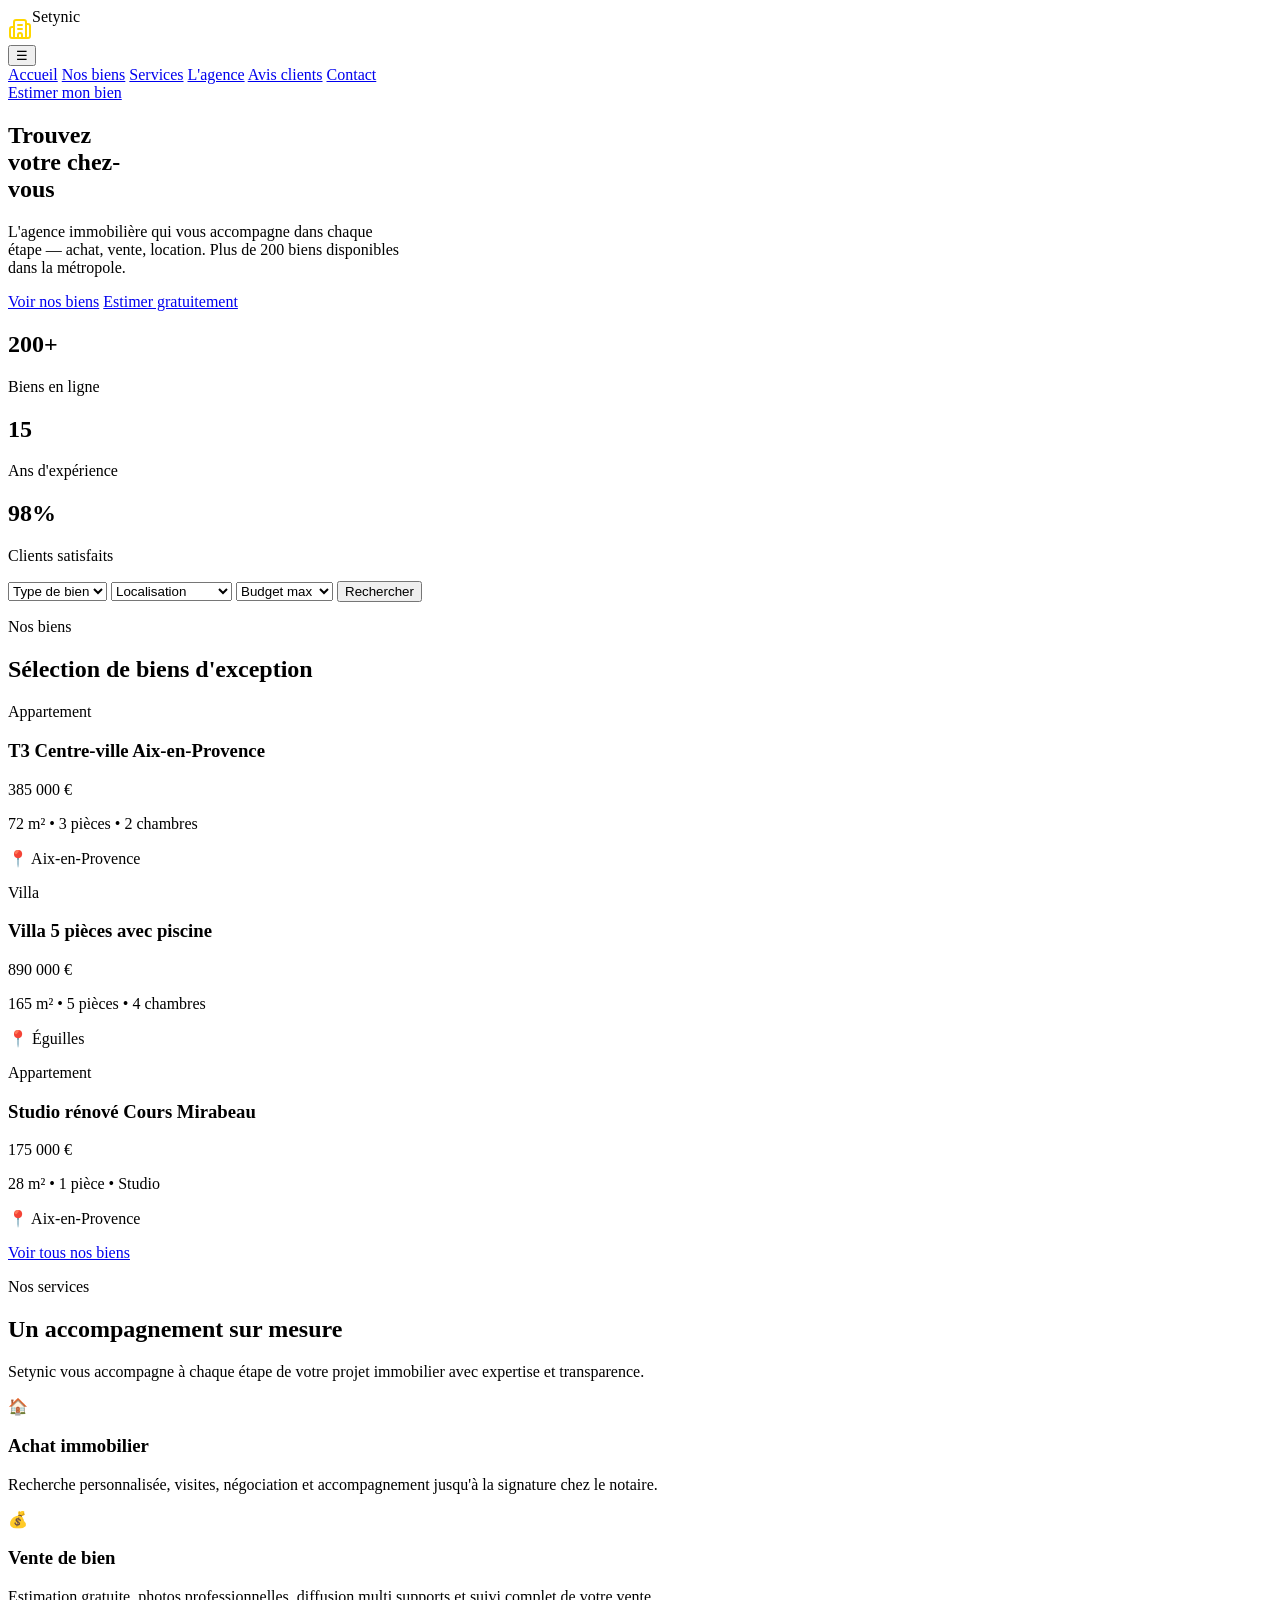
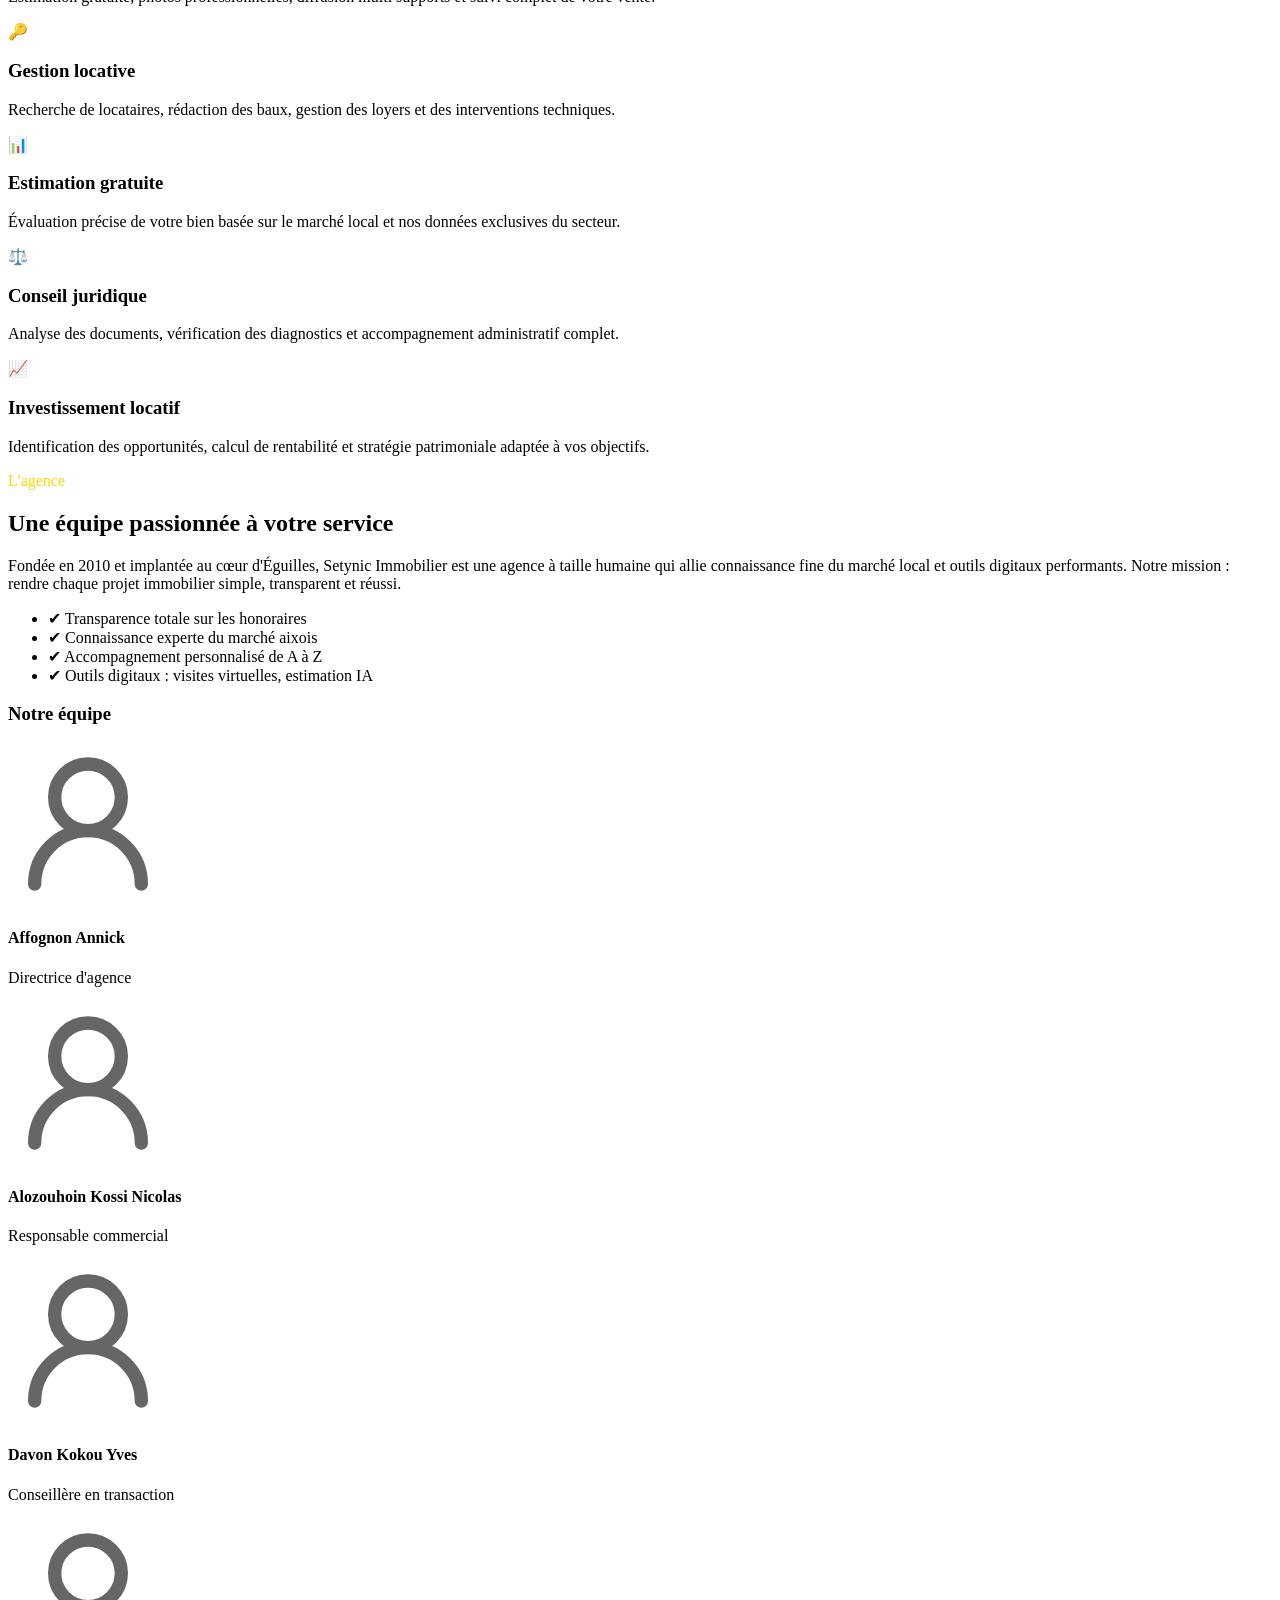
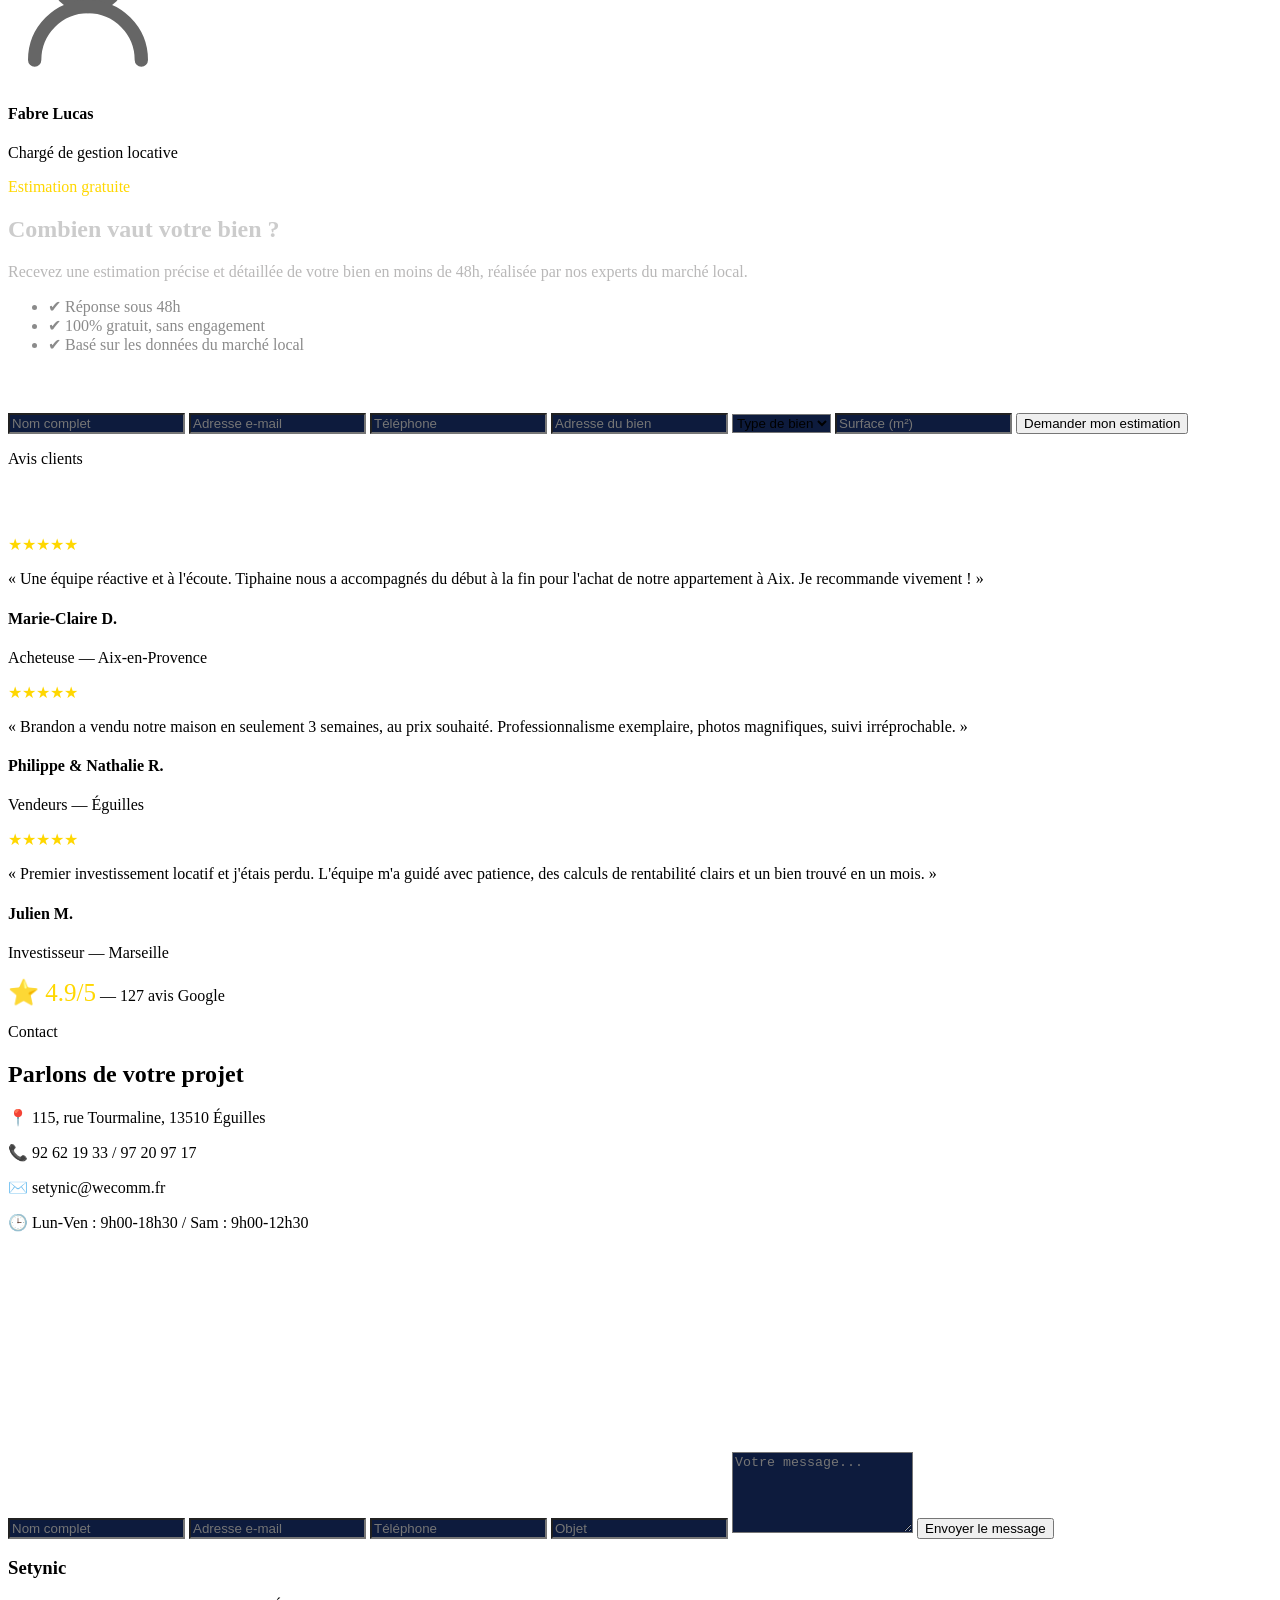
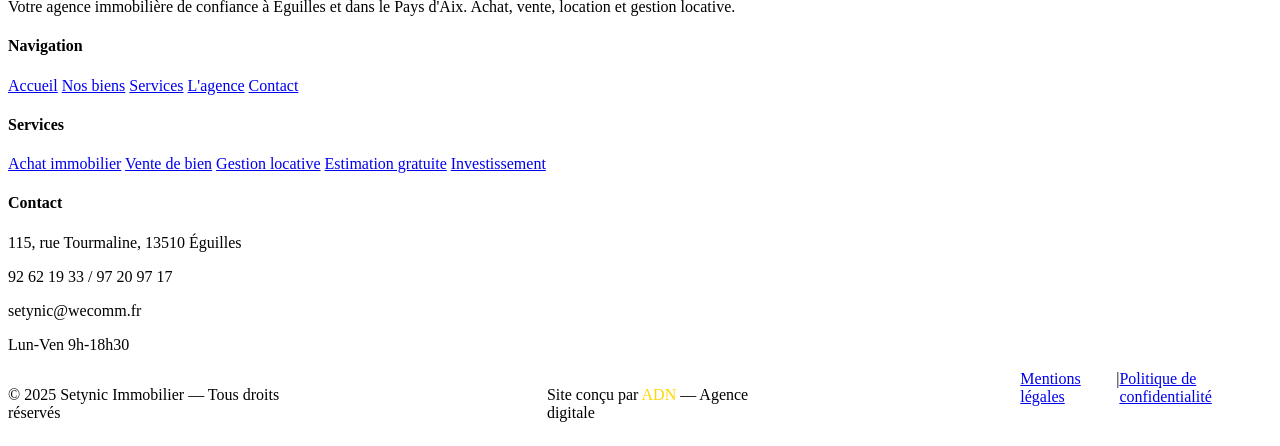
==== index1.html @ b3a1d562 "initialcommit" ====
<!DOCTYPE html>
<html lang="en">
<head>
  <meta charset="UTF-8">
  <meta name="viewport" content="width=device-width, initial-scale=1.0">
  <title>Setynic - Agence Immobilière</title>
  <link rel="shortcut icon" href="c:\Users\ADNCG\Downloads\logo.png" type="image/x-icon">
  <link rel="stylesheet" href="style1.css">
</head>
<body>
    <!-- HEADER -->
<header class="header">
  <div class="container nav-wrapper">
      <span style="display: flex;"><a href="#accueil" style="color: gold;">
            <svg style="margin-top: 9px;" xmlns="http://www.w3.org/2000/svg" width="24" height="24" viewBox="0 0 24 24" fill="none"
              stroke="currentColor" stroke-width="2" stroke-linecap="round" stroke-linejoin="round"
              class="lucide lucide-building2-icon lucide-building-2">
              <path d="M10 12h4" />
              <path d="M10 8h4" />
              <path d="M14 21v-3a2 2 0 0 0-4 0v3" />
              <path d="M6 10H4a2 2 0 0 0-2 2v7a2 2 0 0 0 2 2h16a2 2 0 0 0 2-2V9a2 2 0 0 0-2-2h-2" />
              <path d="M6 21V5a2 2 0 0 1 2-2h8a2 2 0 0 1 2 2v16" />
            </svg></a>
    <div class="logo">Setynic</div></span>
    <button class="burger" id="burger">&#9776;</button>
    <nav class="nav" id="nav">
      <a href="#accueil">Accueil</a>
      <a href="#biens">Nos biens</a>
      <a href="#services">Services</a>
      <a href="#agence">L'agence</a>
      <a href="#avis">Avis clients</a>
      <a href="#contact">Contact</a>
    </nav>
    <a href="#estimation" class="btn btn-primary nav-btn">Estimer mon bien</a>
  </div>
</header>

<!-- HERO -->
<section class="hero" id="accueil">
  <div class="container hero-content">
    <h1>Trouvez<br> votre <span class="highlight">chez-<br>vous</span></h1>
    <p;">L'agence immobilière qui vous accompagne dans chaque <br>étape — achat, vente, location. Plus de 200 biens disponibles <br>dans la métropole.</p>
    <div class="hero-buttons">
      <a href="#biens" class="btn btn-primary">Voir nos biens</a>
      <a href="#estimation" class="btn btn-outline">Estimer gratuitement</a>
    </div>

    <div class="stats">
      <div class="stat">
        <h2>200+</h2>
        <p>Biens en ligne</p>
      </div>
      <div class="stat">
        <h2>15</h2>
        <p>Ans d'expérience</p>
      </div>
      <div class="stat">
        <h2>98%</h2>
        <p>Clients satisfaits</p>
      </div>
    </div>

    <div class="search-box";>
      <select>
        <option>Type de bien
          <option>Appartement</option>
          <option>Maison</option>
          <option>Studio</option>
          <option>Villa</option></option>
      </select>
      <select>
        <option>Localisation
          <option>Aix-en-Provence</option>
          <option>Éguilles</option>
          <option>Marseille</option>
          <option>Lyon</option>
          <option>Paris</option>
          <option>Berlin</option>
          <option>New York</option></option>
      </select>
      <select>
        <option>Budget max
          <option>100 000 €</option>
          <option>200 000 €</option>
          <option>300 000 €</option>
          <option>400 000 €</option>
          <option>1000 000 €+</option></option>
      </select>
      <button class="btn btn-primary">Rechercher</button>
    </div>
  </div>
</section>

<!-- NOS BIENS -->
<section class="properties" id="biens">
  <div class="container">
    <p class="tag">Nos biens</p>
    <h2 class="section-title">Sélection de biens d'exception</h2>

    <div class="property-grid">
      <div class="property-card">
        <div class="property-img"></div>
        <span class="badge">Appartement</span>
        <h3>T3 Centre-ville Aix-en-Provence</h3>
        <p class="price">385 000 €</p>
        <p class="details">72 m² • 3 pièces • 2 chambres</p>
        <p class="location">📍 Aix-en-Provence</p>
      </div>

      <div class="property-card">
        <div class="property-img"></div>
        <span class="badge">Villa</span>
        <h3>Villa 5 pièces avec piscine</h3>
        <p class="price">890 000 €</p>
        <p class="details">165 m² • 5 pièces • 4 chambres</p>
        <p class="location">📍 Éguilles</p>
      </div>

      <div class="property-card">
        <div class="property-img"></div>
        <span class="badge">Appartement</span>
        <h3>Studio rénové Cours Mirabeau</h3>
        <p class="price">175 000 €</p>
        <p class="details">28 m² • 1 pièce • Studio</p>
        <p class="location">📍 Aix-en-Provence</p>
      </div>
    </div>

    <div class="center-btn">
      <a href="#" class="btn btn-primary">Voir tous nos biens</a>
    </div>
  </div>
</section>

<!-- SERVICES -->
<section class="services" id="services">
  <div class="container">
    <p class="tag">Nos services</p>
    <h2 class="section-title">Un accompagnement sur mesure</h2>
    <p class="section-subtitle">Setynic vous accompagne à chaque étape de votre projet immobilier avec expertise et transparence.</p>

    <div class="services-grid">
      <div class="service-card">
        <div class="icon">🏠</div>
        <h3>Achat immobilier</h3>
        <p>Recherche personnalisée, visites, négociation et accompagnement jusqu'à la signature chez le notaire.</p>
      </div>
      <div class="service-card">
        <div class="icon">💰</div>
        <h3>Vente de bien</h3>
        <p>Estimation gratuite, photos professionnelles, diffusion multi supports et suivi complet de votre vente.</p>
      </div>
      <div class="service-card">
        <div class="icon">🔑</div>
        <h3>Gestion locative</h3>
        <p>Recherche de locataires, rédaction des baux, gestion des loyers et des interventions techniques.</p>
      </div>
      <div class="service-card">
        <div class="icon">📊</div>
        <h3>Estimation gratuite</h3>
        <p>Évaluation précise de votre bien basée sur le marché local et nos données exclusives du secteur.</p>
      </div>
      <div class="service-card">
        <div class="icon">⚖️</div>
        <h3>Conseil juridique</h3>
        <p>Analyse des documents, vérification des diagnostics et accompagnement administratif complet.</p>
      </div>
      <div class="service-card">
        <div class="icon">📈</div>
        <h3>Investissement locatif</h3>
        <p>Identification des opportunités, calcul de rentabilité et stratégie patrimoniale adaptée à vos objectifs.</p>
      </div>
    </div>
  </div>
</section>

<!-- AGENCE -->
<section class="agency" id="agence">
  <div class="container agency-wrapper">
    <div class="agency-img"></div>
    <div class="agency-text">
      <p class="tag" style="color: gold; text-align: none;">L'agence</p>
      <h2>Une équipe passionnée à votre service</h2>
      <p>Fondée en 2010 et implantée au cœur d'Éguilles, Setynic Immobilier est une agence à taille humaine qui allie connaissance fine du marché local et outils digitaux performants. Notre mission : rendre chaque projet immobilier simple, transparent et réussi.</p>
      <ul class="check-list">
        <li>✔ Transparence totale sur les honoraires</li>
        <li>✔ Connaissance experte du marché aixois</li>
        <li>✔ Accompagnement personnalisé de A à Z</li>
        <li>✔ Outils digitaux : visites virtuelles, estimation IA</li>
      </ul>
    </div>
  </div>

  <div class="container">
    <h3 class="team-title">Notre équipe</h3>
    <div class="team-grid">
      <div class="team-card">
        <div class="avatar"><svg style="color: 666666;" xmlns="http://www.w3.org/2000/svg" width="160" height="160"  viewBox="0 0 24 24" fill="none" stroke="currentColor" stroke-width="2" stroke-linecap="round" stroke-linejoin="round" class="lucide lucide-user-round-icon lucide-user-round"><circle cx="12" cy="8" r="5"/><path d="M20 21a8 8 0 0 0-16 0"/></svg></div>
        <h4>Affognon Annick</h4>
        <p>Directrice d'agence</p>
      </div>
      <div class="team-card">
        <div class="avatar"><svg style="color: 666666;" xmlns="http://www.w3.org/2000/svg" width="160" height="160" viewBox="0 0 24 24" fill="none" stroke="currentColor" stroke-width="2" stroke-linecap="round" stroke-linejoin="round" class="lucide lucide-user-round-icon lucide-user-round"><circle cx="12" cy="8" r="5"/><path d="M20 21a8 8 0 0 0-16 0"/></svg></div>
        <h4>Alozouhoin Kossi Nicolas</h4>
        <p>Responsable commercial</p>
      </div>
      <div class="team-card">
        <div class="avatar"><svg style="color: 666666;" xmlns="http://www.w3.org/2000/svg" width="160" height="160" viewBox="0 0 24 24" fill="none" stroke="currentColor" stroke-width="2" stroke-linecap="round" stroke-linejoin="round" class="lucide lucide-user-round-icon lucide-user-round"><circle cx="12" cy="8" r="5"/><path d="M20 21a8 8 0 0 0-16 0"/></svg></div>
        <h4>Davon Kokou Yves</h4>
        <p>Conseillère en transaction</p>
      </div>
      <div class="team-card">
        <div class="avatar"><svg style="color: 666666;" xmlns="http://www.w3.org/2000/svg" width="160" height="160" viewBox="0 0 24 24" fill="none" stroke="currentColor" stroke-width="2" stroke-linecap="round" stroke-linejoin="round" class="lucide lucide-user-round-icon lucide-user-round"><circle cx="12" cy="8" r="5"/><path d="M20 21a8 8 0 0 0-16 0"/></svg></div>
        <h4>Fabre Lucas</h4>
        <p>Chargé de gestion locative</p>
      </div>
    </div>
  </div>
</section>

<!-- ESTIMATION -->
<section class="estimation" id="estimation">
  <div class="container estimation-wrapper">
    <div class="estimation-text">
      <p class="tag" style="color: gold;">Estimation gratuite</p>
      <h2 style="color: #ccc;">Combien vaut votre bien ?</h2>
      <p style="color: #b9b8b8;">Recevez une estimation précise et détaillée de votre bien en moins de 48h, réalisée par nos experts du marché local.</p>
      <ul class="check-list" style="color: #8b8b8b;">
        <li>✔ Réponse sous 48h</li>
        <li>✔ 100% gratuit, sans engagement</li>
        <li>✔ Basé sur les données du marché local</li>
      </ul>
    </div>

    <form class="estimation-form" style="color: #fff;">
      <h3>Demandez votre estimation</h3>
      <input style="background-color: #0d1b3d;" type="text" placeholder="Nom complet" required>
      <input style="background-color: #0d1b3d;" type="email" placeholder="Adresse e-mail" required>
      <input style="background-color: #0d1b3d;" type="tel" placeholder="Téléphone" required>
      <input style="background-color: #0d1b3d;" type="text" placeholder="Adresse du bien" required>
      <select style="background-color: #0d1b3d;">
        <option>Type de bien</option>
        <option>Appartement</option>
        <option>Maison</option>
        <option>Studio</option>
      </select>
      <input style="background-color: #0d1b3d;" type="number" placeholder="Surface (m²)">
      <button type="submit" class="btn btn-primary full-width">Demander mon estimation</button>
    </form>
  </div>
</section>

<!-- AVIS CLIENTS -->
<section class="testimonials" id="avis">
  <div class="container">
    <p class="tag">Avis clients</p>
    <h2 class="section-title" style="color: #fff;">Ils nous font confiance</h2>

    <div class="testimonial-grid">
      <div class="testimonial-card">
        <p class="stars" style="color: gold;">★★★★★</p>
        <p>« Une équipe réactive et à l'écoute. Tiphaine nous a accompagnés du début à la fin pour l'achat de notre appartement à Aix. Je recommande vivement ! »</p>
        <h4>Marie-Claire D.</h4>
        <span>Acheteuse — Aix-en-Provence</span>
      </div>
      <div class="testimonial-card">
        <p class="stars" style="color: gold;">★★★★★</p>
        <p>« Brandon a vendu notre maison en seulement 3 semaines, au prix souhaité. Professionnalisme exemplaire, photos magnifiques, suivi irréprochable. »</p>
        <h4>Philippe & Nathalie R.</h4>
        <span>Vendeurs — Éguilles</span>
      </div>
      <div class="testimonial-card">
        <p class="stars" style="color: gold;">★★★★★</p>
        <p>« Premier investissement locatif et j'étais perdu. L'équipe m'a guidé avec patience, des calculs de rentabilité clairs et un bien trouvé en un mois. »</p>
        <h4>Julien M.</h4>
        <span>Investisseur — Marseille</span>
      </div>
    </div>

    <p class="rating"><span style="font-size: 25px; color: gold;">⭐ 4.9/5</span> — 127 avis Google</p>
  </div>
</section>

<!-- CONTACT -->
<section class="contact" id="contact">
  <div class="container">
    <p class="tag">Contact</p>
    <h2 class="section-title">Parlons de votre projet</h2>

    <div class="contact-wrapper">
      <div class="contact-info">
        <p>📍 115, rue Tourmaline, 13510 Éguilles</p>
        <p>📞 92 62 19 33 / 97 20 97 17</p>
        <p>✉️ setynic@wecomm.fr</p>
        <p>🕒 Lun-Ven : 9h00-18h30 / Sam : 9h00-12h30</p>
        <div class="map-placeholder">
          <iframe src="https://www.google.com/maps/embed?pb=!1m18!1m12!1m3!1d3966.90699258336!2d1.2478548999999923!3d6.1431942000000035!2m3!1f0!2f0!3f0!3m2!1i1024!2i768!4f13.1!3m3!1m2!1s0x1023e1ad749cd76b%3A0x3436f66a7012a803!2sAppartement%20meubl%C3%A9%20Lom%C3%A9%20DZIDZOFE!5e0!3m2!1sfr!2stg!4v1783865929858!5m2!1sfr!2stg" width="618" height="200"  style="border:0; border-radius: 12px;" allowfullscreen="" loading="lazy" referrerpolicy="strict-origin-when-cross-origin"></iframe></div>
      </div>

      <form class="contact-form">
        <input style="background: #0d1b3d" type="text" placeholder="Nom complet" required>
        <input style="background: #0d1b3d" type="email" placeholder="Adresse e-mail" required>
        <input style="background: #0d1b3d" type="tel" placeholder="Téléphone">
        <input style="background: #0d1b3d" type="text" placeholder="Objet">
        <textarea style="background: #0d1b3d" placeholder="Votre message..." rows="5"></textarea>
        <button type="submit" class="btn btn-primary full-width">Envoyer le message</button>
      </form>
    </div>
  </div>
</section>

<!-- FOOTER -->
<footer class="footer">
  <div class="container footer-grid">
    <div>
      <h3>Setynic</h3>
      <p>Votre agence immobilière de confiance à Éguilles et dans le Pays d'Aix. Achat, vente, location et gestion locative.</p>
    </div>
    <div>
      <h4>Navigation</h4>
      <a href="#accueil">Accueil</a>
      <a href="#biens">Nos biens</a>
      <a href="#services">Services</a>
      <a href="#agence">L'agence</a>
      <a href="#contact">Contact</a>
    </div>
    <div>
      <h4>Services</h4>
      <a href="#">Achat immobilier</a>
      <a href="#">Vente de bien</a>
      <a href="#">Gestion locative</a>
      <a href="#">Estimation gratuite</a>
      <a href="#">Investissement</a>
    </div>
    <div>
      <h4>Contact</h4>
      <p>115, rue Tourmaline, 13510 Éguilles</p>
      <p>92 62 19 33 / 97 20 97 17</p>
      <p>setynic@wecomm.fr</p>
      <p>Lun-Ven 9h-18h30</p>
    </div>
  </div>
  <div class="footer-bottom" style="display: flex; gap: 250px;">
    <p><span>© 2025 Setynic Immobilier — Tous droits réservés</span></p>
    <p><span>Site conçu par <span style="color: gold;">ADN</span> — Agence digitale</span></p>
     <span style="display: flex;"><a href="#">Mentions légales</a> | <a href="#">Politique de confidentialité</a></span>
    </div>
</footer>

<script>
  document.getElementById('burger').addEventListener('click', function() {
    document.getElementById('nav').classList.toggle('active');
  });
</script>
</body>
</html>
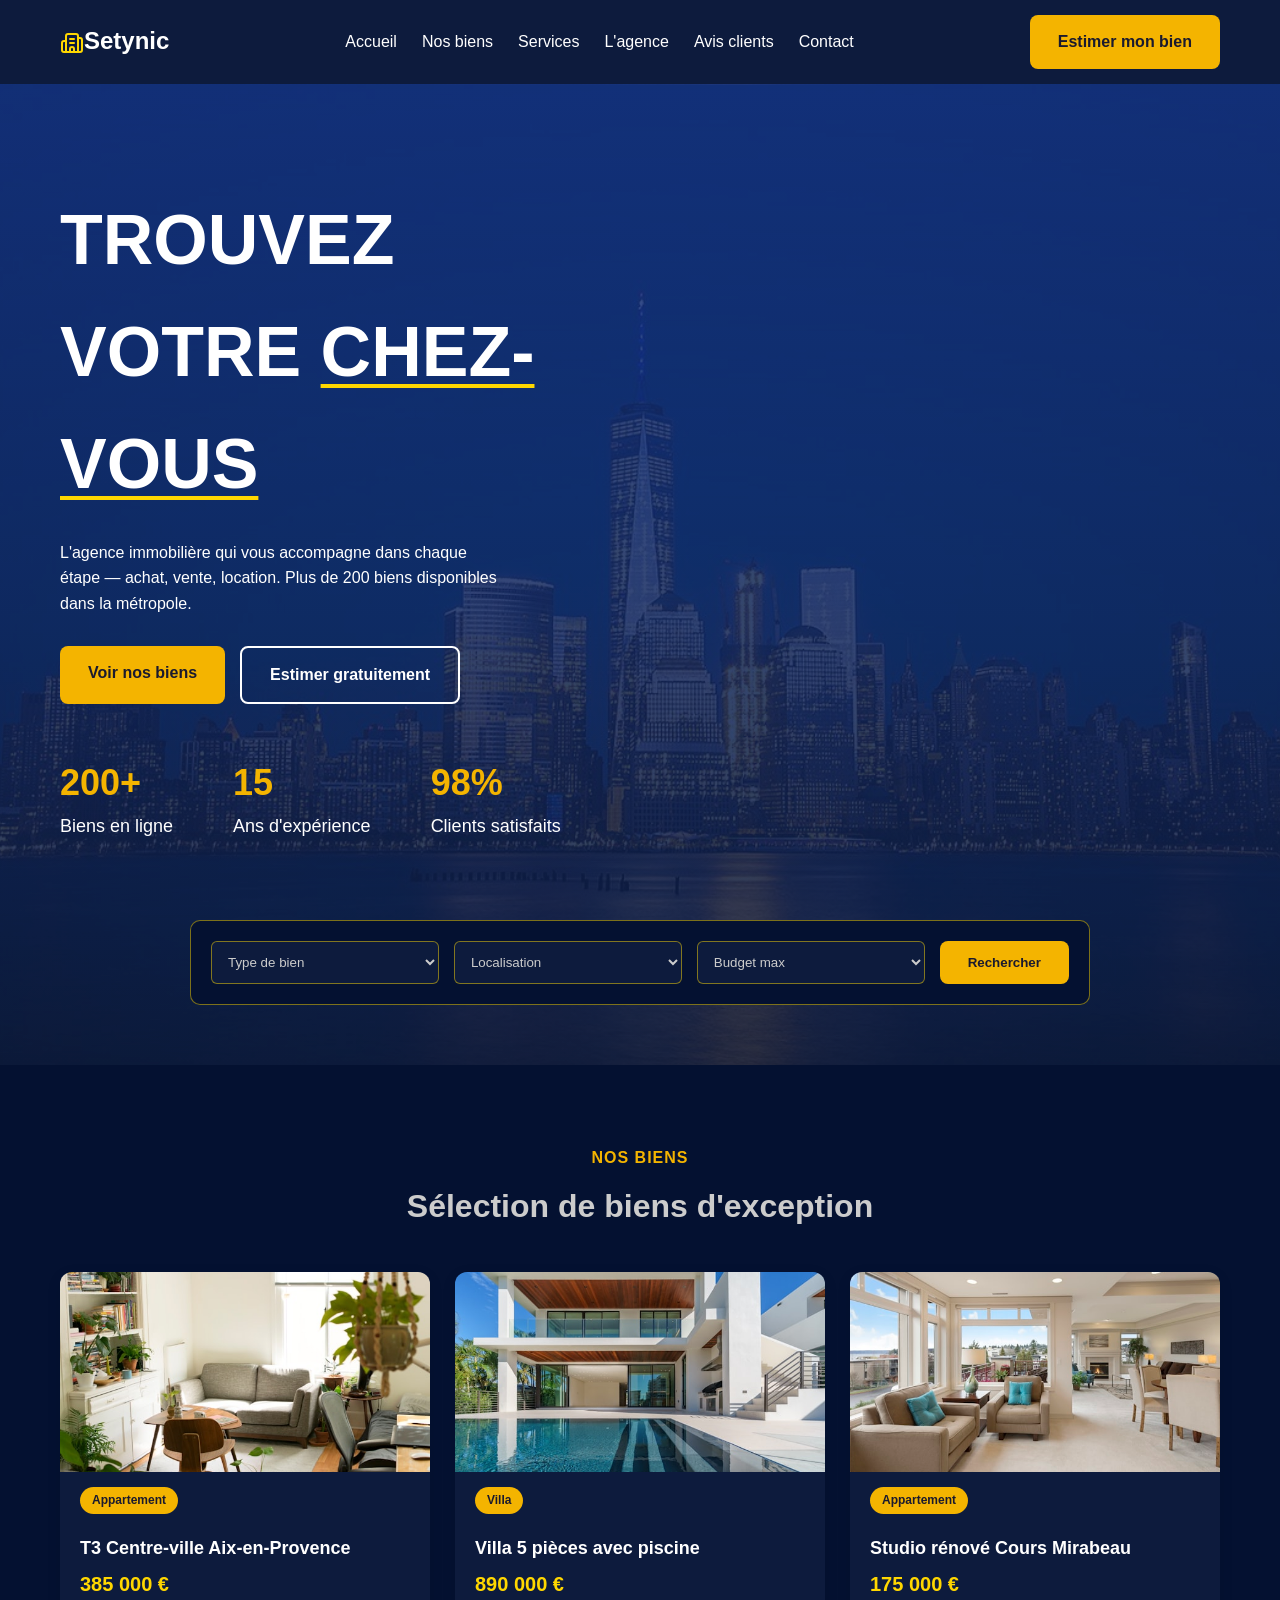
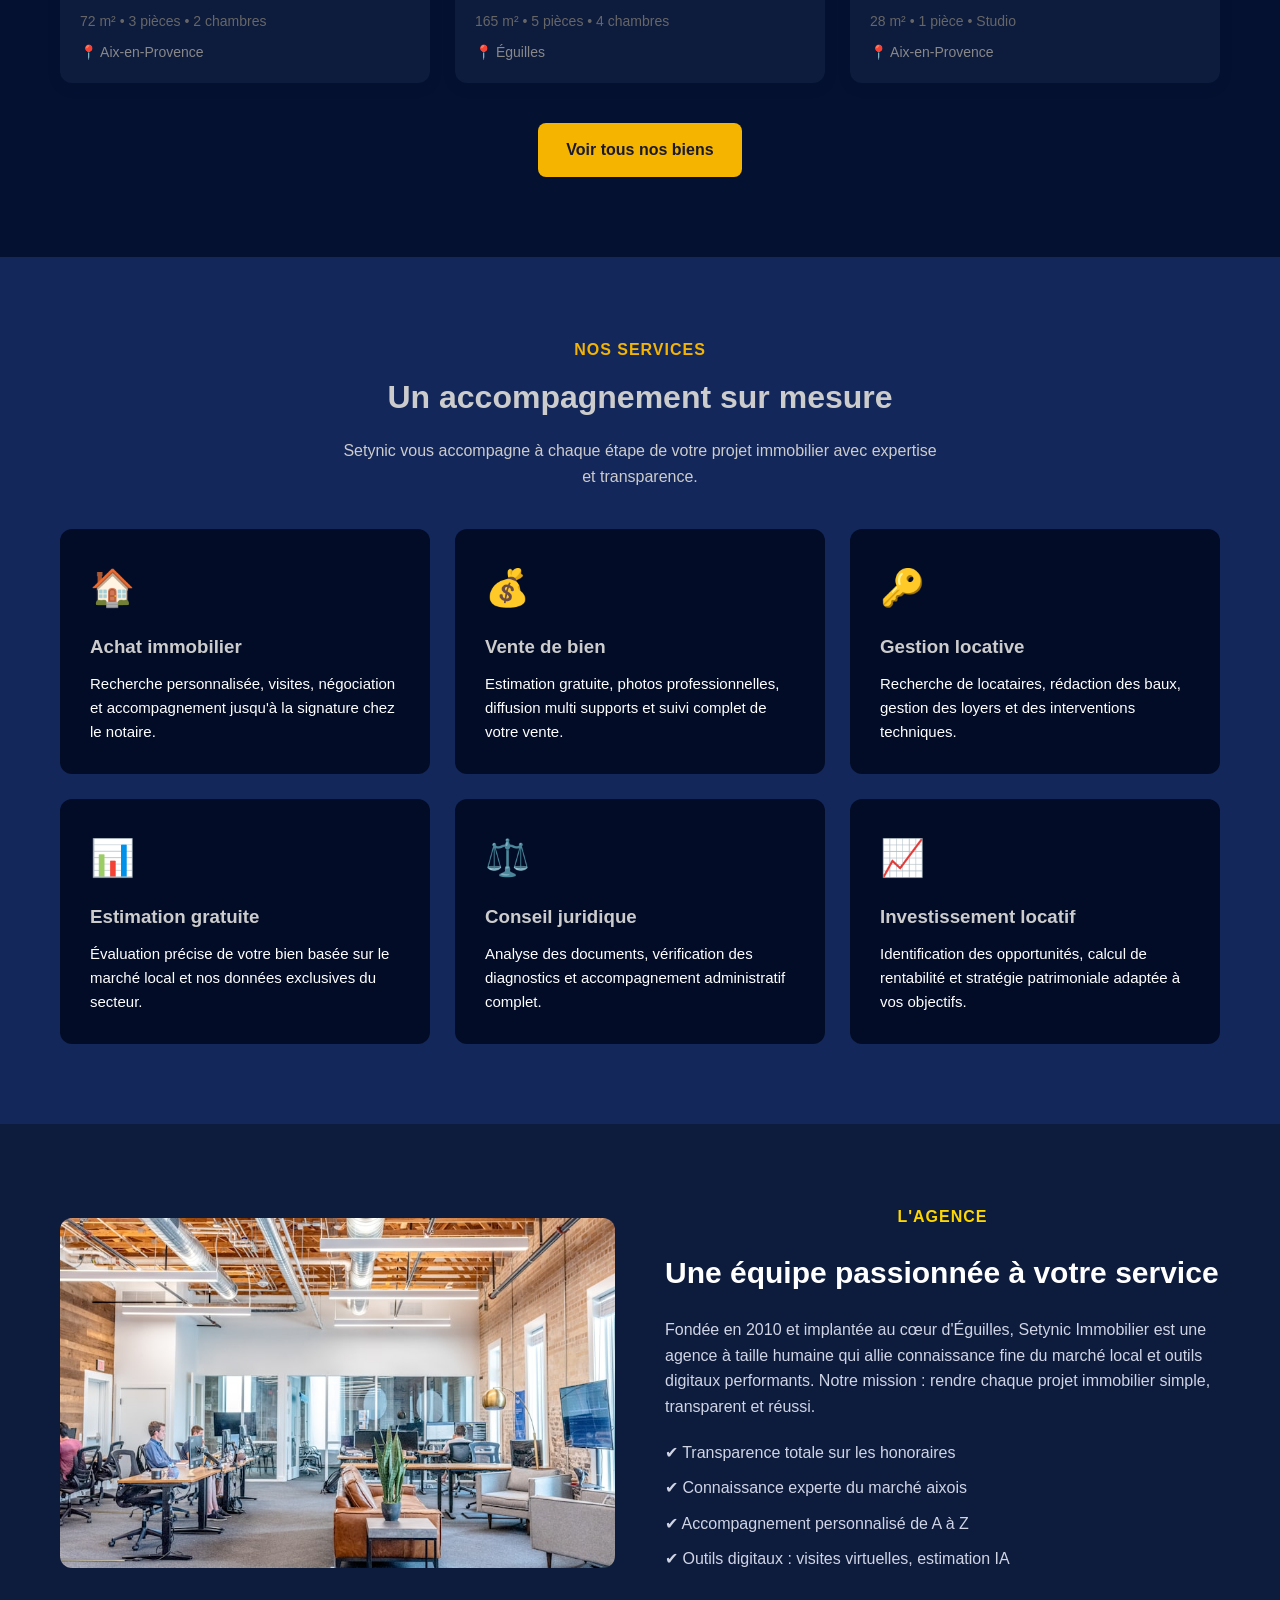
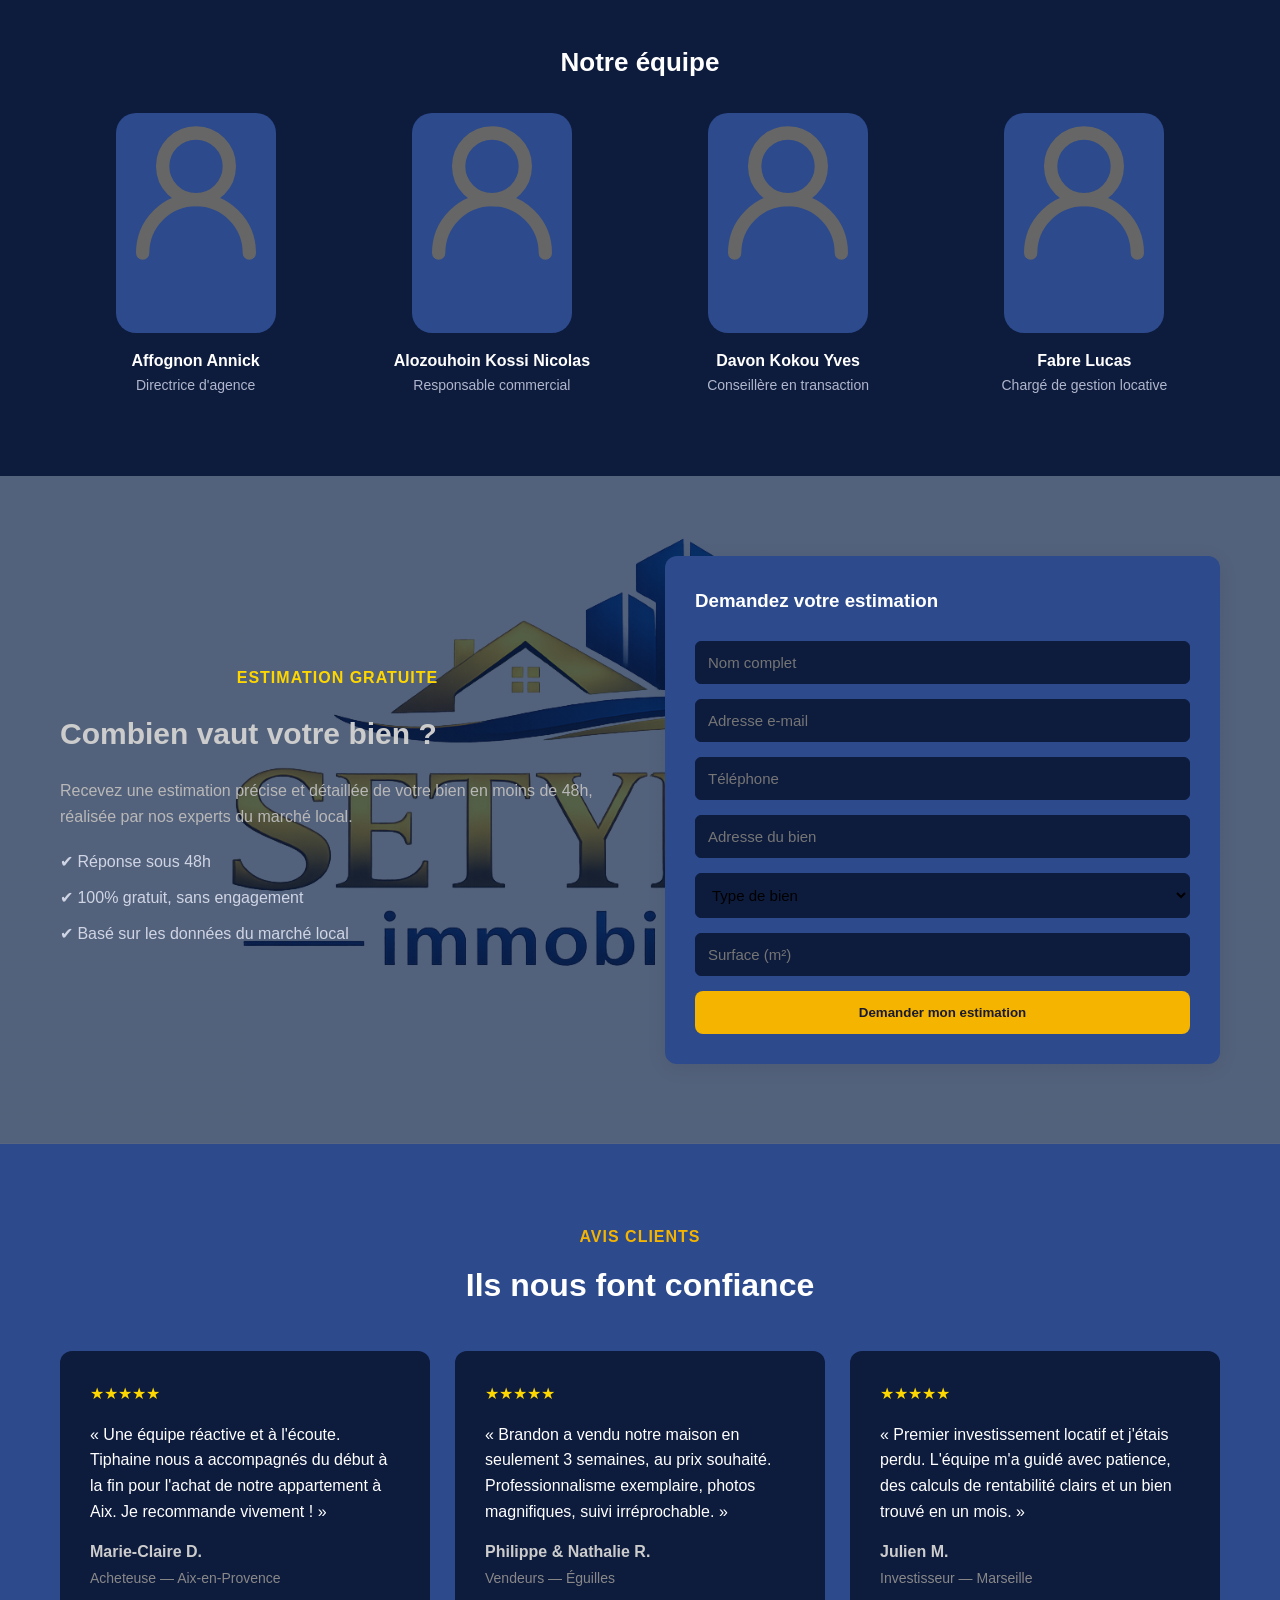
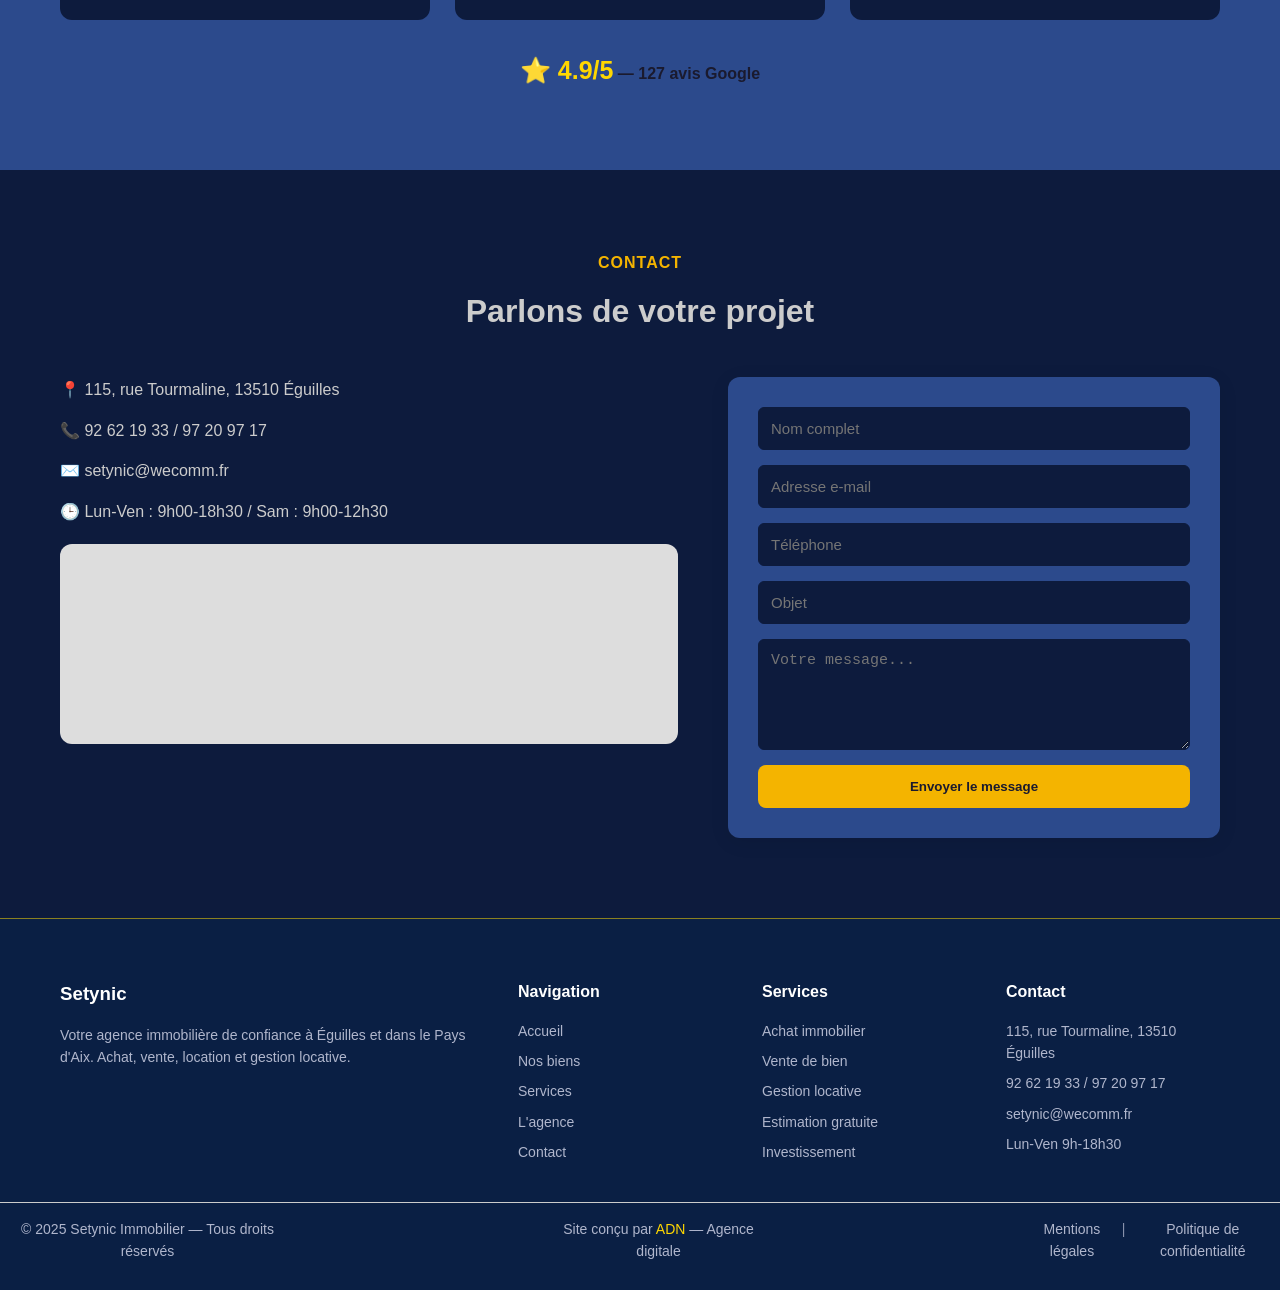
==== commit f22393ad: "Update stylesheet link path in index1.html" ====
--- a/index1.html
+++ b/index1.html
@@ -4,8 +4,8 @@
   <meta charset="UTF-8">
   <meta name="viewport" content="width=device-width, initial-scale=1.0">
   <title>Setynic - Agence Immobilière</title>
-  <link rel="shortcut icon" href="c:\Users\ADNCG\Downloads\logo.png" type="image/x-icon">
-  <link rel="stylesheet" href="style1.css">
+  <link rel="shortcut icon" href="https:image/logo-setynic.png" type="image/x-icon">
+  <link rel="stylesheet" href="css/style1.css">
 </head>
 <body>
     <!-- HEADER -->
@@ -353,4 +353,4 @@
   });
 </script>
 </body>
-</html>+</html>
--- a/css/style1.css
+++ b/css/style1.css
@@ -0,0 +1,378 @@
+/* RESET */
+* { margin: 0; padding: 0; box-sizing: border-box; }
+html {
+  scroll-behavior: smooth;
+}
+
+body {
+  font-family: 'Segoe UI', Arial, sans-serif;
+  color: #1a1a2e;
+  line-height: 1.6;
+}
+
+.container {
+  max-width: 1200px;
+  margin: 0 auto;
+  padding: 0 20px;
+}
+
+a { text-decoration: none; color: inherit; }
+ul { list-style: none; }
+
+/* BUTTONS */
+.btn {
+  display: inline-block;
+  padding: 14px 28px;
+  border-radius: 8px;
+  font-weight: 600;
+  cursor: pointer;
+  border: none;
+  transition: 0.3s;
+}
+.btn-primary { background: #f4b400; color: #1a1a2e; }
+.btn-primary:hover { background: #dba300; }
+.btn-outline { background: transparent; border: 2px solid #fff; color: #fff; }
+.btn-outline:hover { background: #fff; color: #1a1a2e; }
+.full-width { width: 100%; }
+
+/* HEADER */
+.header {
+  background: #0d1b3d;
+  padding: 15px 0;
+  position: sticky;
+  top: 0;
+  z-index: 100;
+}
+.nav-wrapper {
+  display: flex;
+  align-items: center;
+  justify-content: space-between;
+}
+.logo { font-size: 24px; font-weight: bold; color: #fff; }
+.nav {
+  display: flex;
+  gap: 25px;
+}
+.nav a { color: #fff; font-weight: 500; }
+.nav a:hover { color: #f4b400; }
+.burger {
+  display: none;
+  background: none;
+  border: none;
+  font-size: 28px;
+  color: #fff;
+  cursor: pointer;
+}
+
+/* HERO */
+.hero {
+  background: linear-gradient(rgba(21, 53, 133, 0.85), rgba(13,27,61,0.85)),
+              url(../image/full-banner.webp) center/cover;
+  color: #fff;
+  padding: 100px 0 60px;
+  text-align: none;
+}
+.hero h1 { font-size: 70px; margin-bottom: 20px; font-family: 'Montserat', sans-serif; font-weight: 700; text-transform: uppercase;  }
+.hero h1 span { text-decoration: underline; text-decoration-color: #FFD700; text-decoration-thickness: 4px; text-underline-offset: 8px; }
+.highlight { text-decoration: underline gold; }
+.hero p { max-width: 600px; margin: 0 auto 30px; font-size: 18px; }
+.hero-buttons { display: flex; gap: 15px; flex-wrap: wrap; margin-bottom: 50px; }
+
+.stats {
+  display: flex;
+  justify-content: none;
+  gap: 60px;
+  margin-bottom: 50px;
+  flex-wrap: wrap;
+}
+.stat h2 { font-size: 36px; color: #f4b400; }
+
+.search-box {
+  background: #041131;
+  border-radius: 10px;
+  padding: 20px;
+  display: flex;
+  gap: 15px;
+  max-width: 900px;
+  margin: 0 auto;
+  flex-wrap: wrap;
+  border: 1px solid rgba(255, 217, 0, 0.479);
+}
+.search-box select {
+  flex: 1;
+  min-width: 150px;
+  padding: 12px;
+  border-radius: 6px;
+  border: 1px solid rgba(255, 217, 0, 0.479);
+  color: #333;
+  background-color: #0d1b3d;
+  color: #ccc;
+}
+
+/* TAGS / TITLES */
+.tag {
+  color: #f4b400;
+  font-weight: 600;
+  text-align: center;
+  text-transform: uppercase;
+  letter-spacing: 1px;
+  margin-bottom: 10px;
+}
+.section-title { text-align: center; font-size: 32px; margin-bottom: 15px; color: #ccc; }
+.section-subtitle { text-align: center; max-width: 600px; margin: 0 auto 40px; color: #ccc; }
+
+/* PROPERTIES */
+.properties { padding: 80px 0; background: #f7f8fc; background-color: #041131 }
+.property-grid {
+  display: grid;
+  grid-template-columns: repeat(3, 1fr);
+  gap: 25px;
+  margin-top: 40px;
+  ;
+}
+.property-card {
+  background: #0d1b3d;
+  border-radius: 12px;
+  overflow: hidden;
+  box-shadow: 0 4px 15px rgba(0,0,0,0.08);
+  padding-bottom: 20px;
+}
+.property-card:nth-child(1) .property-img {
+    background: url(../image/Appartement.jpg) center/cover no-repeat;
+}
+
+.property-card:nth-child(2) .property-img {
+    background: url(../image/Villa.jpg) center/cover no-repeat;
+}
+
+.property-card:nth-child(3) .property-img {
+    background: url(../image/Studio.jpg) center/cover no-repeat;
+}
+
+.property-img {
+  height: 200px;
+  background: linear-gradient(135deg, #0d1b3d, #2c4a8c);
+ 
+}
+.property-card h3, .property-card .price, .property-card .details, .property-card .location, .badge {
+  padding: 0 20px;
+}
+.badge {
+  display: inline-block;
+  background: #f4b400;
+  color: #1a1a2e;
+  font-size: 12px;
+  font-weight: 600;
+  padding: 4px 12px;
+  border-radius: 20px;
+  margin: 15px 20px 10px;
+}
+.property-card h3 { margin: 10px 0 5px; font-size: 18px; color: #fff; }
+.price { color: gold; font-weight: 700; font-size: 20px; margin-bottom: 10px; }
+.details { color: #666; font-size: 14px; margin-bottom: 8px; }
+.location { color: #888; font-size: 14px; }
+.center-btn { text-align: center; margin-top: 40px; }
+
+/* SERVICES */
+.services { padding: 80px 0; background-color: #13275a; }
+.services-grid {
+  display: grid;
+  grid-template-columns: repeat(3, 1fr);
+  gap: 25px;
+}
+.service-card {
+  background: #020c27;
+  padding: 30px;
+  border-radius: 12px;
+  text-align: none;
+  transition: 0.3s;
+}
+.service-card:hover {
+  border-top: 3px solid gold;
+  transform: translateY(-5px);
+  box-shadow: 0 10px 20px rgba(0,0,0,0.08);
+}
+.service-card .icon { font-size: 36px; margin-bottom: 15px; }
+.service-card h3 { margin-bottom: 10px; color: #ccc; }
+.service-card p { color: #ffffff; font-size: 15px; }
+
+/* AGENCY */
+.agency { background: #0d1b3d; color: #fff; padding: 80px 0; }
+.agency-wrapper {
+  display: grid;
+  grid-template-columns: 1fr 1fr;
+  gap: 50px;
+  align-items: center;
+  margin-bottom: 60px;
+}
+.agency-img {
+  height: 350px;
+  background: url('../image/photo-1556761175-4b46a572b786.jpg') center/cover no-repeat;
+  border-radius: 12px;
+}
+
+.agency-text { text-align: none; }
+.agency-text h2 { font-size: 30px; margin-bottom: 20px; }
+.agency-text p { margin-bottom: 20px; color: #d0d5e5; }
+.check-list li { margin-bottom: 10px; color: #d0d5e5; }
+
+.team-title { text-align: center; font-size: 26px; margin-bottom: 30px; }
+.team-grid {
+  display: grid;
+  grid-template-columns: repeat(4, 1fr);
+  gap: 25px;
+  text-align: center;
+}
+.avatar {
+  width: 160px;
+  height: 220px;
+  border-radius: 20px;
+  background: #2c4a8c;
+  margin: 0 auto 15px;
+}
+.team-card h4 { font-size: 16px; }
+.team-card p { color: #b0b6cc; font-size: 14px; }
+
+/* ESTIMATION */
+.estimation { 
+  padding: 80px 0; 
+  background-image:linear-gradient(
+      rgba(10, 31, 68, 0.7),   
+      rgba(10, 31, 68, 0.7)    
+    ), url(../image/setynic-logo.png) ;
+  width: 100%;
+  background-size: cover;
+  background-position: center;
+}
+
+.estimation-wrapper {
+  display: grid;
+  grid-template-columns: 1fr 1fr;
+  gap: 50px;
+  align-items: center;
+}
+.estimation-text h2 { font-size: 30px; margin-bottom: 20px; }
+.estimation-text p { margin-bottom: 20px; color: #555; }
+
+.estimation-form, .contact-form {
+  background: #2c4a8c;
+  padding: 30px;
+  border-radius: 12px;
+  box-shadow: 0 4px 20px rgba(0,0,0,0.08);
+  display: flex;
+  flex-direction: column;
+  gap: 15px;
+}
+.estimation-form h3 { margin-bottom: 10px; }
+.estimation-form input, .estimation-form select,
+.contact-form input, .contact-form textarea {
+  padding: 12px;
+  border: 1px solid #0d1b3d;
+  border-radius: 6px;
+  font-size: 15px;
+}
+.estimation-form textarea {
+  background-color: #0a1f44;
+  color: #fff;
+  border: 1px solid #0d1b3d;
+}
+
+/* TESTIMONIALS */
+.testimonials { padding: 80px 0; background-color: #2c4a8c;}
+.testimonial-grid {
+  display: grid;
+  grid-template-columns: repeat(3, 1fr);
+  gap: 25px;
+  margin-top: 40px;
+}
+.testimonial-card {
+  background: #0d1b3d;
+  padding: 30px;
+  border-radius: 12px;
+}
+.stars { color: #f4b400; margin-bottom: 10px; }
+.testimonial-card p { color: #ffffff; margin-bottom: 15px; }
+.testimonial-card h4 { font-size: 16px; color: #ccc;}
+.testimonial-card span { color: #888; font-size: 14px; }
+.rating { text-align: center; margin-top: 30px; font-weight: 600; }
+
+/* CONTACT */
+.contact { padding: 80px 0; background: #0d1b3d; }
+.contact-wrapper {
+  display: grid;
+  grid-template-columns: 1fr 1fr;
+  gap: 50px;
+  margin-top: 40px;
+}
+.contact-info p { margin-bottom: 15px; color: #ccc; }
+.map-placeholder {
+  height: 200px;
+  background: #ddd;
+  border-radius: 12px;
+  display: flex;
+  align-items: center;
+  justify-content: center;
+  color: #888;
+  margin-top: 20px;
+}
+
+/* FOOTER */
+.footer { background: #0a1f44; color: #fff; padding: 60px 0 20px; border-top: 1px solid #ffd90085; }
+.footer-grid {
+  display: grid;
+  grid-template-columns: 2fr 1fr 1fr 1fr;
+  gap: 30px;
+  margin-bottom: 30px;
+}
+.footer h3, .footer h4 { margin-bottom: 15px; }
+.footer a, .footer p { display: block; color: #b0b6cc; margin-bottom: 8px; font-size: 14px; }
+.footer-bottom {
+  text-align: center;
+  border-top: 1px solid #ccc;
+  margin-top: "30px";
+  padding-top: 15px;
+  color: #8891ab;
+  font-size: 14px;
+  margin: 30px auto 0 auto;
+  width: 100%;
+}
+
+/* ============ RESPONSIVE ============ */
+
+/* Tablette */
+@media (max-width: 992px) {
+  .property-grid, .services-grid { grid-template-columns: repeat(2, 1fr); }
+  .team-grid { grid-template-columns: repeat(2, 1fr); }
+  .agency-wrapper, .estimation-wrapper, .contact-wrapper { grid-template-columns: 1fr; }
+  .footer-grid { grid-template-columns: repeat(2, 1fr); }
+  .testimonial-grid { grid-template-columns: 1fr; }
+}
+
+/* Mobile */
+@media (max-width: 768px) {
+  .nav {
+    display: none;
+    flex-direction: column;
+    position: absolute;
+    top: 100%;
+    left: 0;
+    width: 100%;
+    background: #0d1b3d;
+    padding: 20px;
+    gap: 15px;
+  }
+  .nav.active { display: flex; }
+  .burger { display: block; }
+  .nav-btn { display: none; }
+
+  .hero h1 { font-size: 32px; }
+  .hero p { font-size: 16px; }
+  .stats { gap: 30px; }
+  .stat h2 { font-size: 28px; }
+
+  .search-box { flex-direction: column; }
+
+  .property-grid, .services-grid, .team-grid { grid-template-columns: 1fr 1fr; }
+  .footer-grid { grid-template-columns: 1fr; }
+  .section-title { font-size: 26px; }
+}
